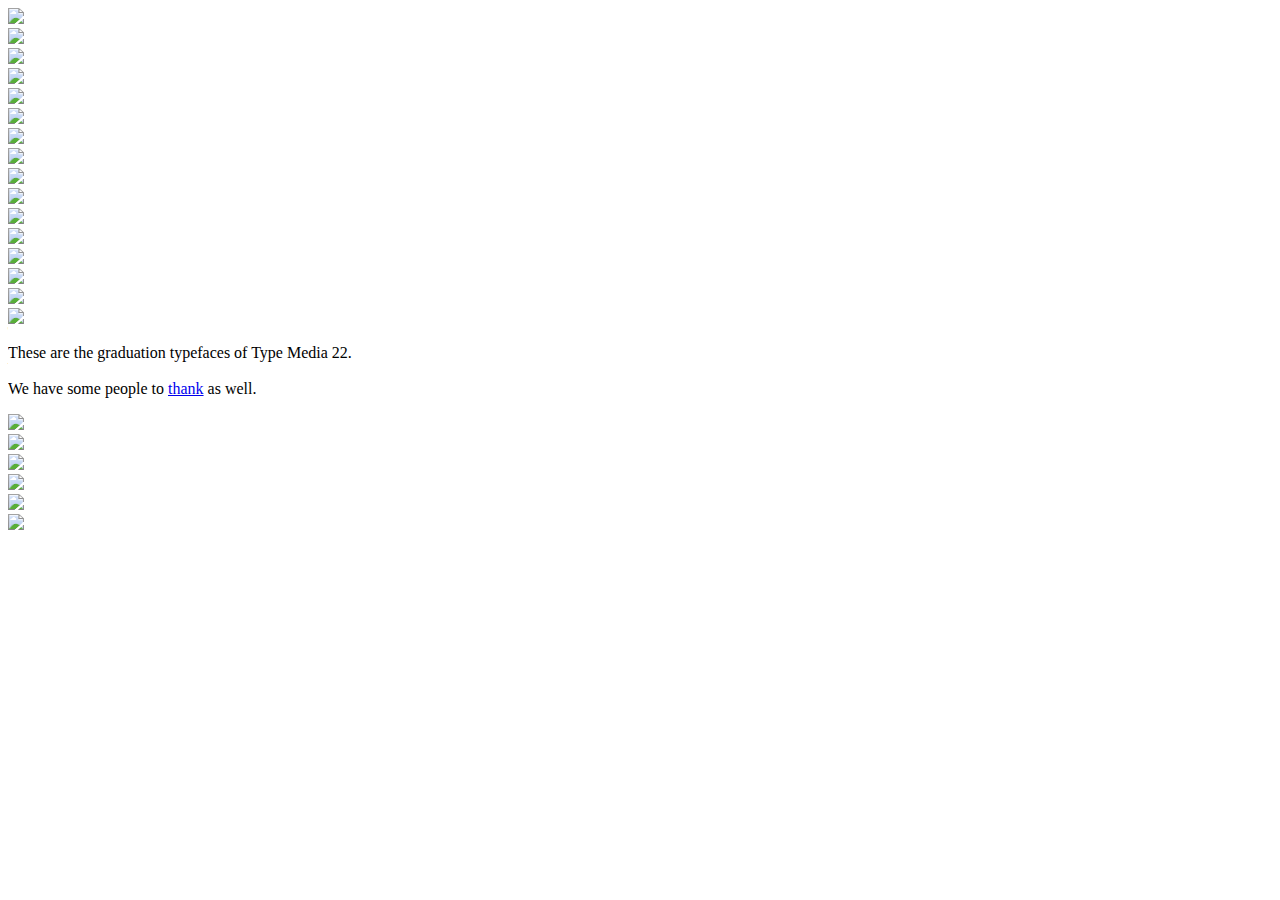
==== index.html @ 2616731b "Create index.html" ====
<!DOCTYPE html>
<head>

  <meta name="keywords" content="typemedia 22, type media, TypeMedia">
  <meta name="viewport" content="width=device-width, initial-scale=1">
  <meta name="description" content="Have a look at all of the fun and uniaue graduation project typefaces of Type and Media 22.">
  <meta name="author" content="class of TypeMedia 22">
  <meta name="copyright" content="class of TypeMedia 22">

  <meta http-equiv="content-type" content="text/html; charset=UTF-8">

  <link rel="stylesheet" href="files/style.css%3Fv=1.113.css">

  <title>TypeMedia 22 | Showcase</title>



  <link rel="apple-touch-icon" sizes="180x180" href="files/FavIcons/TypeMedia180.gif">
  <link rel="icon" type="image/gif" sizes="192x192" href="files/FavIcons/TypeMedia192.gi">
  <link rel="icon" type="image/gif" sizes="32x32" href="files/FavIcons/TypeMedia32.gif">
  <link rel="icon" type="image/gif" sizes="96x96" href="files/FavIcons/TypeMedia96.gif">
  <link rel="manifest" href="http://typemedia2022.type.design/manifest.json">
  <meta name="theme-color" content="#ffffff">

  <meta property=“og:image“ content=““http://typemedia2022.type.design/files/images/TypeMedia22.png“>
  <meta name="twitter:image" content="“http://typemedia2022.type.design/files/images/TypeMedia22.png">
  <meta name="twitter:title" content="TypeMedia 22 | Showcase">
  <meta name="twitter:description“" content="Have a look at all of the fun and uniaue graduation project typefaces of Type and Media 22.">
  <meta property=“og:description“ content=“Have a look at all of the fun and uniaue graduation project typefaces of Type and Media 22.“>
</head>
<body>
	<div class = "bodywrapper">
	

	<div class ="gridsection">

		<div class="griddescription">
			<p>These are the graduation typefaces of Type Media 22. <br><br>We have some people to <a href="ThankYou.html">thank</a> as well.</p>
		</div>

		<div class="gridimage">
			<a class ="imagelink" href="Stein.html">
				<div class = "buttonimage">
					<img src="files/images/S_STEIN.svg">
				</div>
				<div class="hiddenimage">
					<img src="files/images/B_Stein.png">
				</div>
			</a>
		</div>

		<div class="gridimage">
			<a class ="imagelink" href="Aludra.html">
				<div class = "buttonimage">
					<img src="files/images/S_ALDURA.svg">
				</div>
				<div class="hiddenimage">
					<img src="files/images/B_ALDURA.svg">
				</div>
			</a>
		</div>

		<div class="gridimage">
			<a class ="imagelink" href="Arctica.html">
				<div class = "buttonimage">
					<img src="files/images/S_ARCTICA.svg">
				</div>
				<div class="hiddenimage">
					<img src="files/images/B_ARCTICA.svg">
				</div>
			</a>
		</div>

		<div class="gridimage">
			<a class ="imagelink" href="Cosm.html">
				<div class = "buttonimage">
					<img src="files/images/S_COSM.svg">
				</div>
				<div class="hiddenimage">
					<img src="files/images/B_COSM.svg">
				</div>
			</a>
		</div>

		<div class="gridimage">
			<a class ="imagelink" href="Banger.html">
				<div class = "buttonimage">
					<img src="files/images/S_BANGER.png">
				</div>
				<div class="hiddenimage">
					<img src="files/images/B_BANGER.svg">
				</div>
			</a>
		</div>

		<div class="gridimage">
			<a class ="imagelink" href="Crushual.html">
				<div class = "buttonimage">
					<img src="files/images/S_CRUSHUAL.svg">
				</div>
				<div class="hiddenimage">
					<img src="files/images/B_CRUSHUAL.svg">
				</div>
			</a>
		</div>

		<div class="gridimage">
			<a class ="imagelink" href="Gablet.html">
				<div class = "buttonimage">
					<img src="files/images/S_GABLET.png">
				</div>
				<div class="hiddenimage">
					<img src="files/images/B_GABLET.svg">
				</div>
			</a>
		</div>

		<div class="gridimage">
			<a class ="imagelink" href="Loza.html">
				<div class = "buttonimage">
					<img src="files/images/S_LOZA.svg">
				</div>
				<div class="hiddenimage">
					<img src="files/images/B_LOZA.svg">
				</div>
			</a>
		</div>

		<div class="gridimage">
			<a class ="imagelink" href="Magnify.html">
				<div class = "buttonimage">
					<img src="files/images/S_MAGNIFY.png">
				</div>
				<div class="hiddenimage">
					<img src="files/images/B_MAGNIFY.svg">
				</div>
			</a>
		</div>

		<div class="gridimage">
			<a class ="imagelink" href="Mello_Rubina.html">
				<div class = "buttonimage">
					<img src="files/images/S_MELLO_RUBINA.svg">
				</div>
				<div class="hiddenimage">
					<img src="files/images/B_MELLO_RUBINA.svg">
				</div>
			</a>
		</div>

		<div class="gridimage">
			<a class ="imagelink" href="Tinta.html">
				<div class = "buttonimage">
					<img src="files/images/S_TINTA.svg">
				</div>
				<div class="hiddenimage">
					<img src="files/images/B_TINTA.png">
				</div>
			</a>
		</div>



	</div>

</div>
</body>

<script type="text/javascript">
	var parent = document.querySelector(".gridsection");
for(var i = 0; i < parent.children.length; i++){
  parent.appendChild(parent.children[Math.random() * i | 0]);
}

let resizeTimer;
window.addEventListener("resize", () => {
  document.body.classList.add("resize-animation-stopper");
  clearTimeout(resizeTimer);
  resizeTimer = setTimeout(() => {
    document.   body.classList.remove("resize-animation-stopper");
  }, 400);
});
</script>
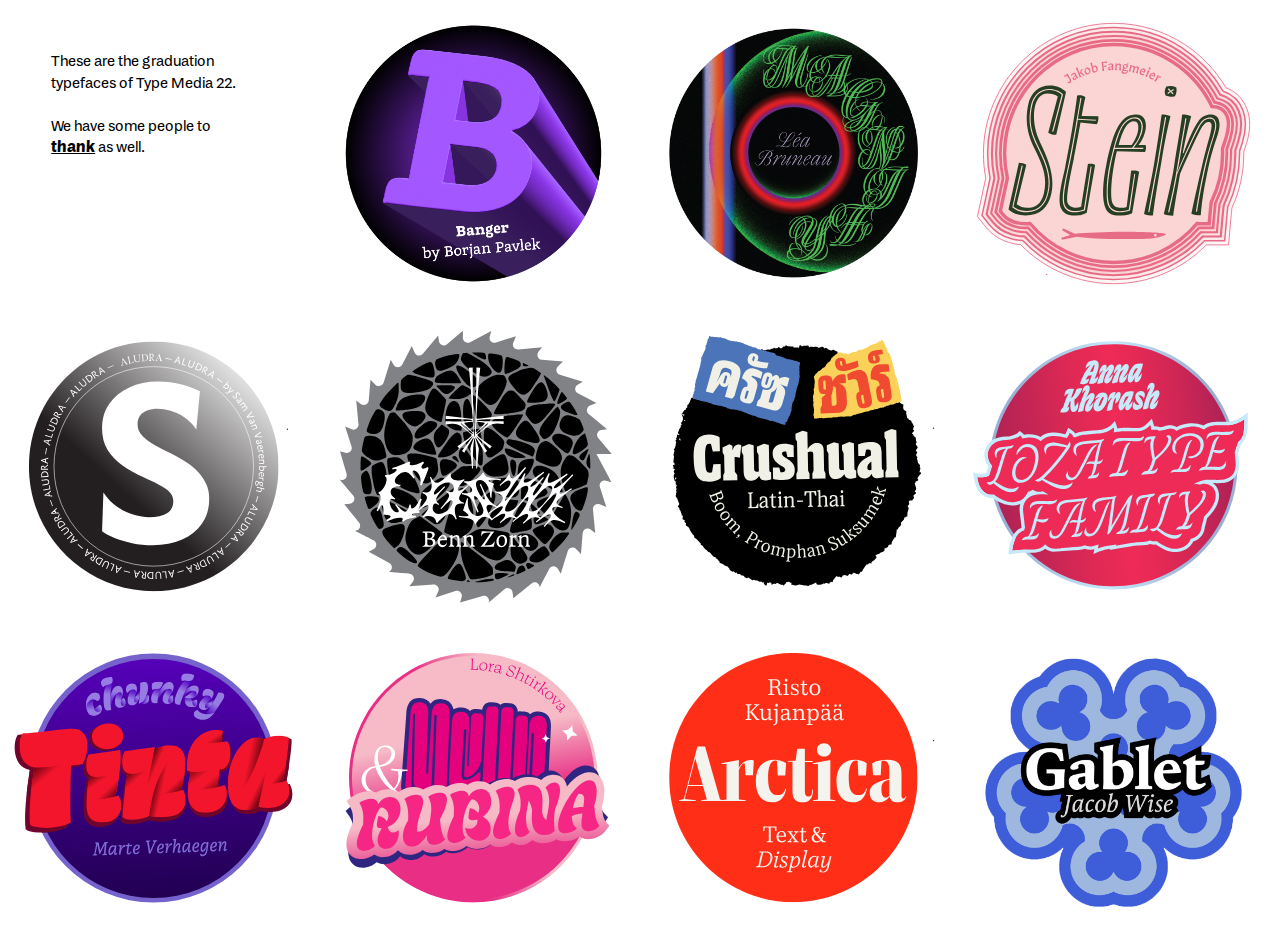
==== commit 5f007c1c: "Update index.html" ====
--- a/index.html
+++ b/index.html
@@ -2,7 +2,7 @@
 <!DOCTYPE html>
 <head>
 
-  <meta name="keywords" content="typemedia 22, type media, TypeMedia">
+  <meta name="keywords" content="typemedia 22, type media, TypeMedia, Type and Media">
   <meta name="viewport" content="width=device-width, initial-scale=1">
   <meta name="description" content="Have a look at all of the fun and uniaue graduation project typefaces of Type and Media 22.">
   <meta name="author" content="class of TypeMedia 22">
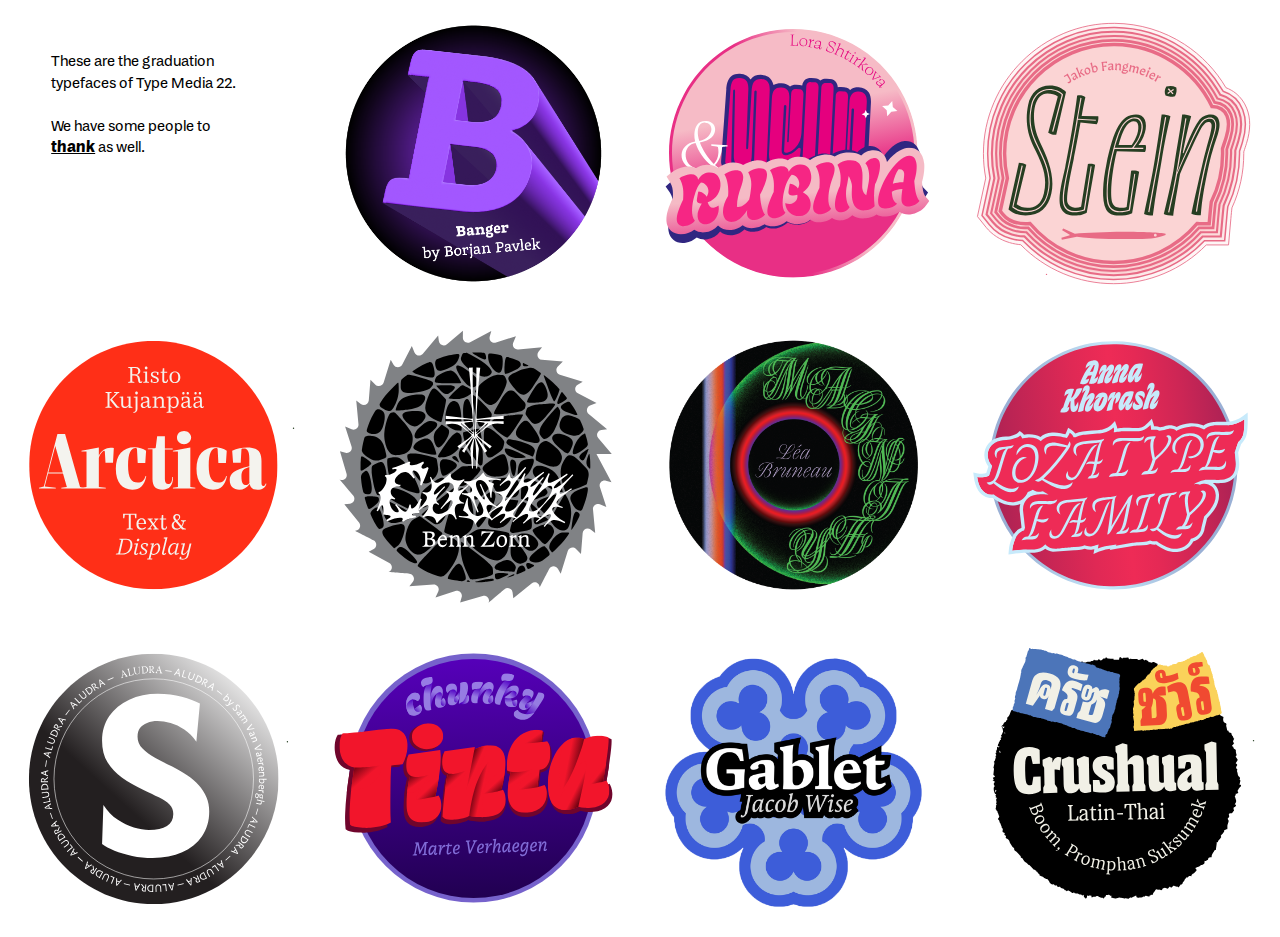
==== commit 2a96b783: "Update index.html" ====
--- a/index.html
+++ b/index.html
@@ -2,7 +2,7 @@
 <!DOCTYPE html>
 <head>
 
-  <meta name="keywords" content="typemedia 22, type media, TypeMedia, Type and Media">
+  <meta name="keywords" content="typemedia 22, type media, TypeMedia, Type and Media, Type & Media">
   <meta name="viewport" content="width=device-width, initial-scale=1">
   <meta name="description" content="Have a look at all of the fun and uniaue graduation project typefaces of Type and Media 22.">
   <meta name="author" content="class of TypeMedia 22">
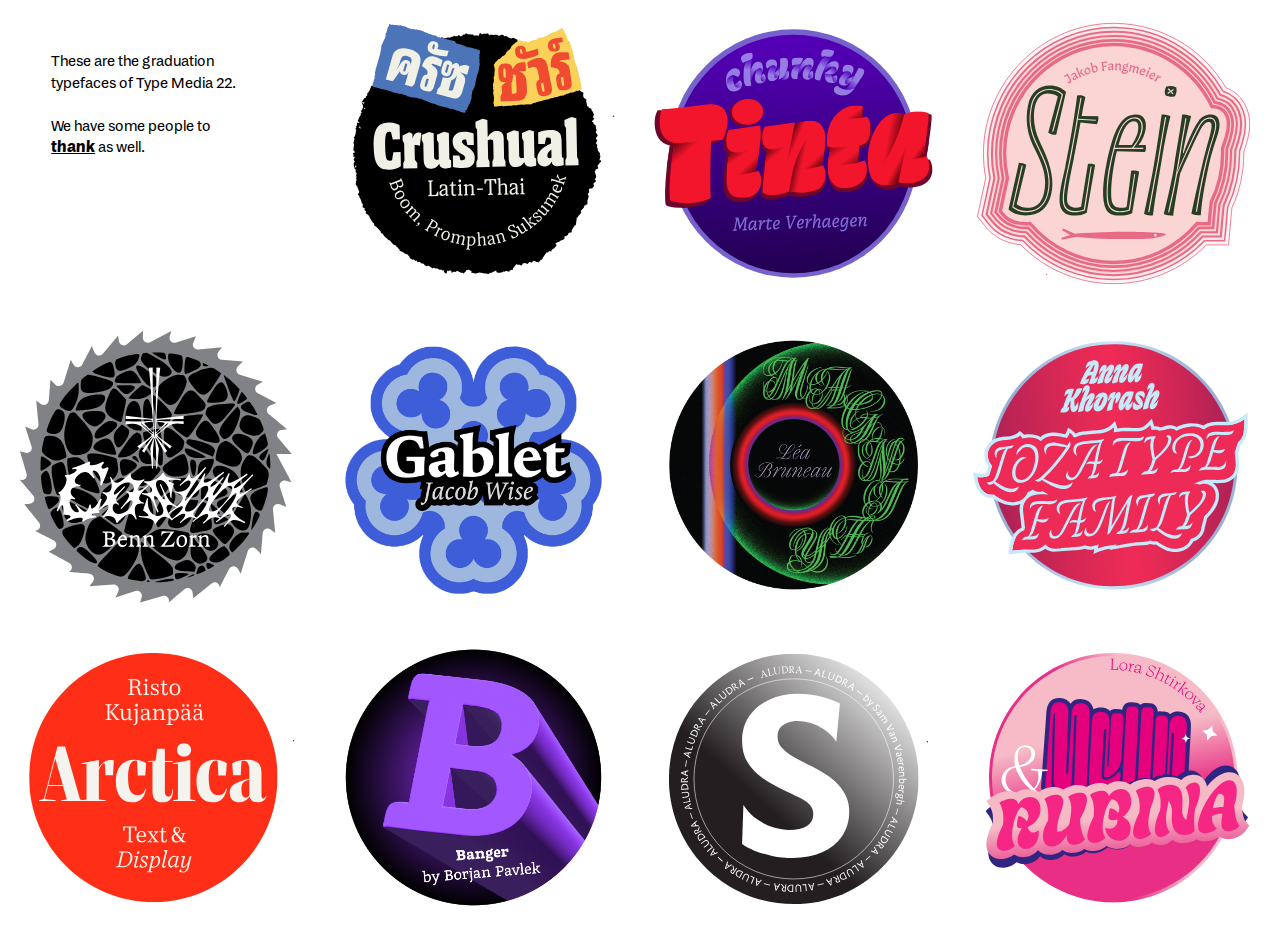
==== commit 619e6edb: "some updates in the header for og images and stuff" ====
--- a/index.html
+++ b/index.html
@@ -2,7 +2,7 @@
 <!DOCTYPE html>
 <head>
 
-  <meta name="keywords" content="typemedia 22, type media, TypeMedia, Type and Media, Type & Media">
+  <meta name="keywords" content="typemedia 22, type media, TypeMedia, Type and Media">
   <meta name="viewport" content="width=device-width, initial-scale=1">
   <meta name="description" content="Have a look at all of the fun and uniaue graduation project typefaces of Type and Media 22.">
   <meta name="author" content="class of TypeMedia 22">
@@ -17,14 +17,14 @@
 
 
   <link rel="apple-touch-icon" sizes="180x180" href="files/FavIcons/TypeMedia180.gif">
-  <link rel="icon" type="image/gif" sizes="192x192" href="files/FavIcons/TypeMedia192.gi">
+  <link rel="icon" type="image/gif" sizes="192x192" href="files/FavIcons/TypeMedia192.gif">
   <link rel="icon" type="image/gif" sizes="32x32" href="files/FavIcons/TypeMedia32.gif">
   <link rel="icon" type="image/gif" sizes="96x96" href="files/FavIcons/TypeMedia96.gif">
-  <link rel="manifest" href="http://typemedia2022.type.design/manifest.json">
+  <link rel="manifest" href="https://2022.typemedia.org/manifest.json">
   <meta name="theme-color" content="#ffffff">
 
-  <meta property=“og:image“ content=““http://typemedia2022.type.design/files/images/TypeMedia22.png“>
-  <meta name="twitter:image" content="“http://typemedia2022.type.design/files/images/TypeMedia22.png">
+  <meta property=“og:image“ content=“https://2022.typemedia.org/files/images/TypeMedia22.png“>
+  <meta name="twitter:image" content="“https://2022.typemedia.org/files/images/TypeMedia22.png">
   <meta name="twitter:title" content="TypeMedia 22 | Showcase">
   <meta name="twitter:description“" content="Have a look at all of the fun and uniaue graduation project typefaces of Type and Media 22.">
   <meta property=“og:description“ content=“Have a look at all of the fun and uniaue graduation project typefaces of Type and Media 22.“>
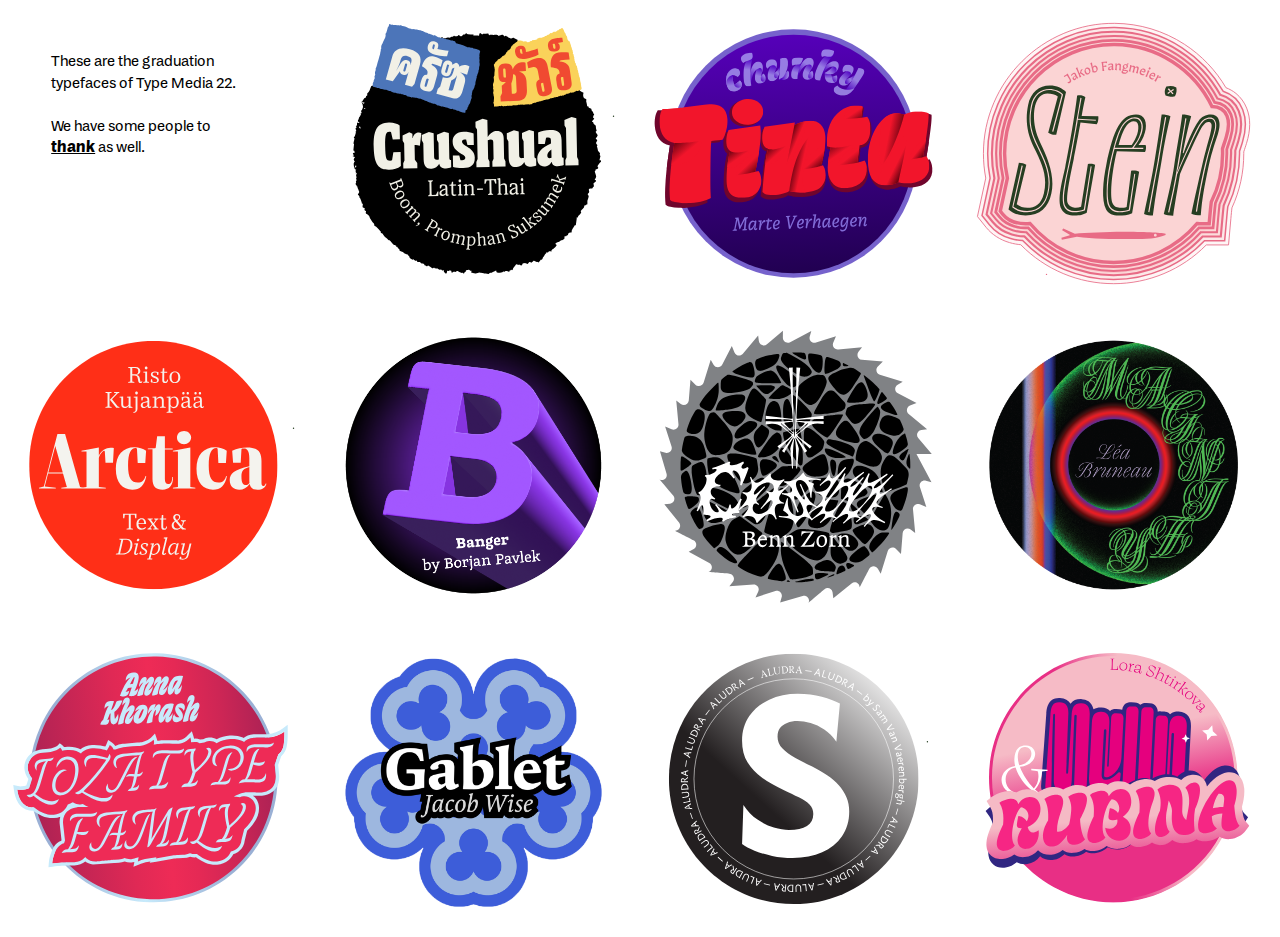
==== commit 2482d4cd: "Merge branch 'main' of https://github.com/typemedia2022/typemedia2022.github.io" ====
--- a/index.html
+++ b/index.html
@@ -2,7 +2,7 @@
 <!DOCTYPE html>
 <head>
 
-  <meta name="keywords" content="typemedia 22, type media, TypeMedia, Type and Media">
+  <meta name="keywords" content="typemedia 22, type media, TypeMedia, Type and Media, Type & Media">
   <meta name="viewport" content="width=device-width, initial-scale=1">
   <meta name="description" content="Have a look at all of the fun and uniaue graduation project typefaces of Type and Media 22.">
   <meta name="author" content="class of TypeMedia 22">
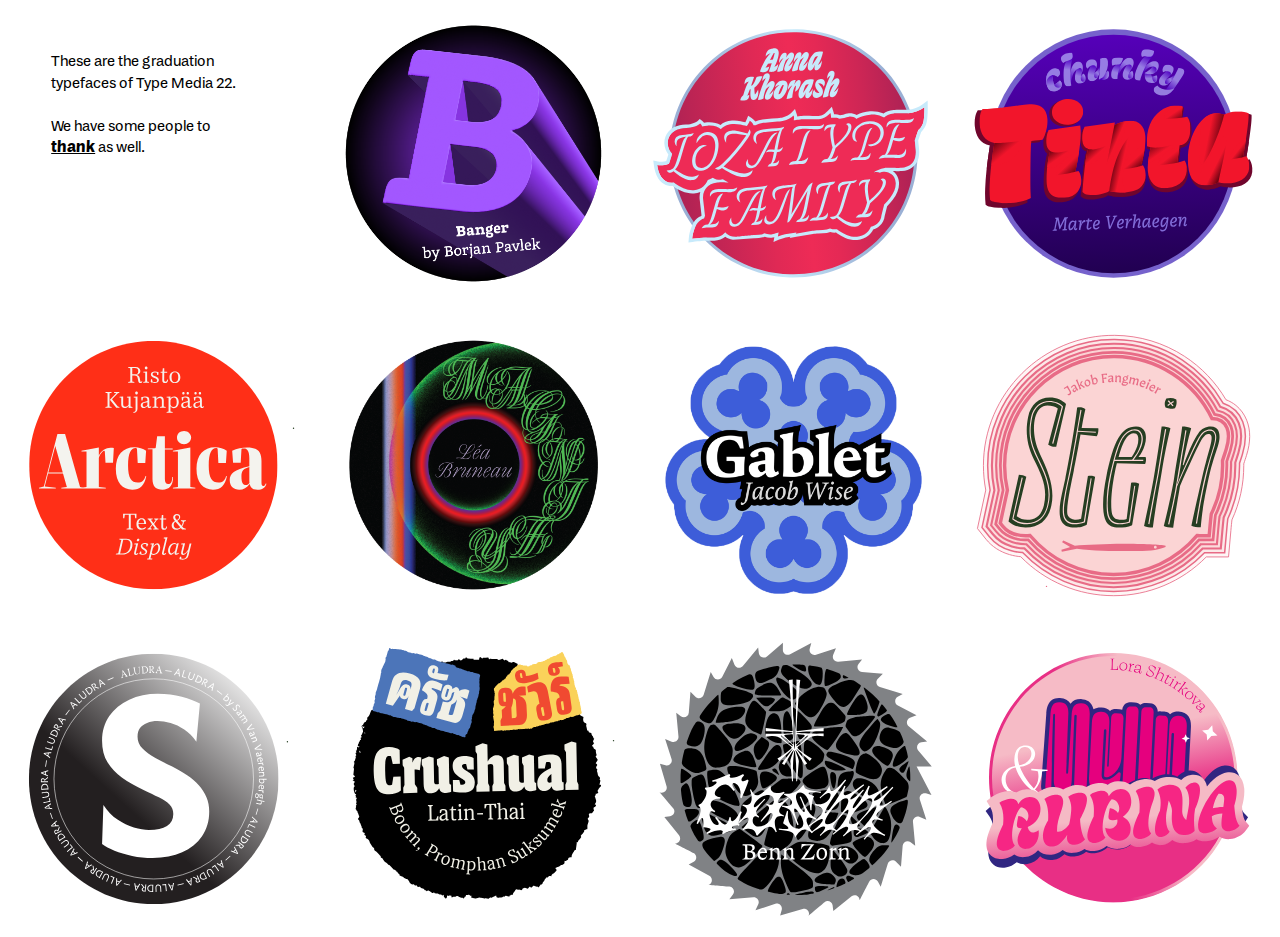
==== commit d69b359f: "more og syntax error fixes" ====
--- a/index.html
+++ b/index.html
@@ -23,11 +23,11 @@
   <link rel="manifest" href="https://2022.typemedia.org/manifest.json">
   <meta name="theme-color" content="#ffffff">
 
-  <meta property=“og:image“ content=“https://2022.typemedia.org/files/images/TypeMedia22.png“>
-  <meta name="twitter:image" content="“https://2022.typemedia.org/files/images/TypeMedia22.png">
+  <meta property="og:image" content="https://2022.typemedia.org/files/images/TypeMedia22.png">
+  <meta name="twitter:image" content="https://2022.typemedia.org/files/images/TypeMedia22.png">
   <meta name="twitter:title" content="TypeMedia 22 | Showcase">
-  <meta name="twitter:description“" content="Have a look at all of the fun and uniaue graduation project typefaces of Type and Media 22.">
-  <meta property=“og:description“ content=“Have a look at all of the fun and uniaue graduation project typefaces of Type and Media 22.“>
+  <meta name="twitter:description" content="Have a look at all of the fun and unique graduation typefaces of Type and Media 22.">
+  <meta property="og:description" content="Have a look at all of the fun and unique graduation typefaces of Type and Media 22.">
 </head>
 <body>
 	<div class = "bodywrapper">
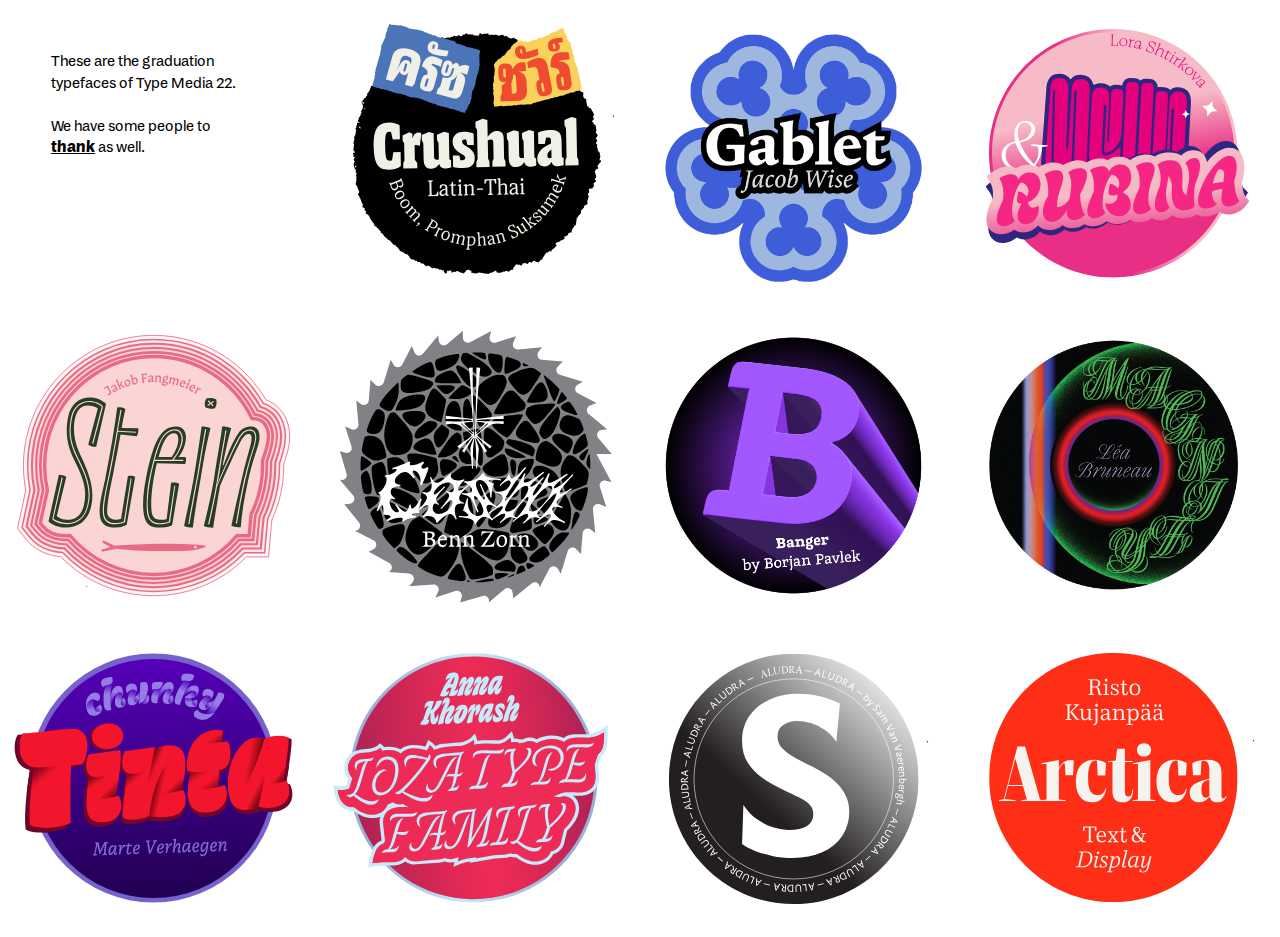
==== commit 6b079bee: "spelling errors" ====
--- a/index.html
+++ b/index.html
@@ -4,7 +4,7 @@
 
   <meta name="keywords" content="typemedia 22, type media, TypeMedia, Type and Media, Type & Media">
   <meta name="viewport" content="width=device-width, initial-scale=1">
-  <meta name="description" content="Have a look at all of the fun and uniaue graduation project typefaces of Type and Media 22.">
+  <meta name="description" content="Have a look at all of the fun and unique graduation project typefaces of Type and Media 22.">
   <meta name="author" content="class of TypeMedia 22">
   <meta name="copyright" content="class of TypeMedia 22">
 
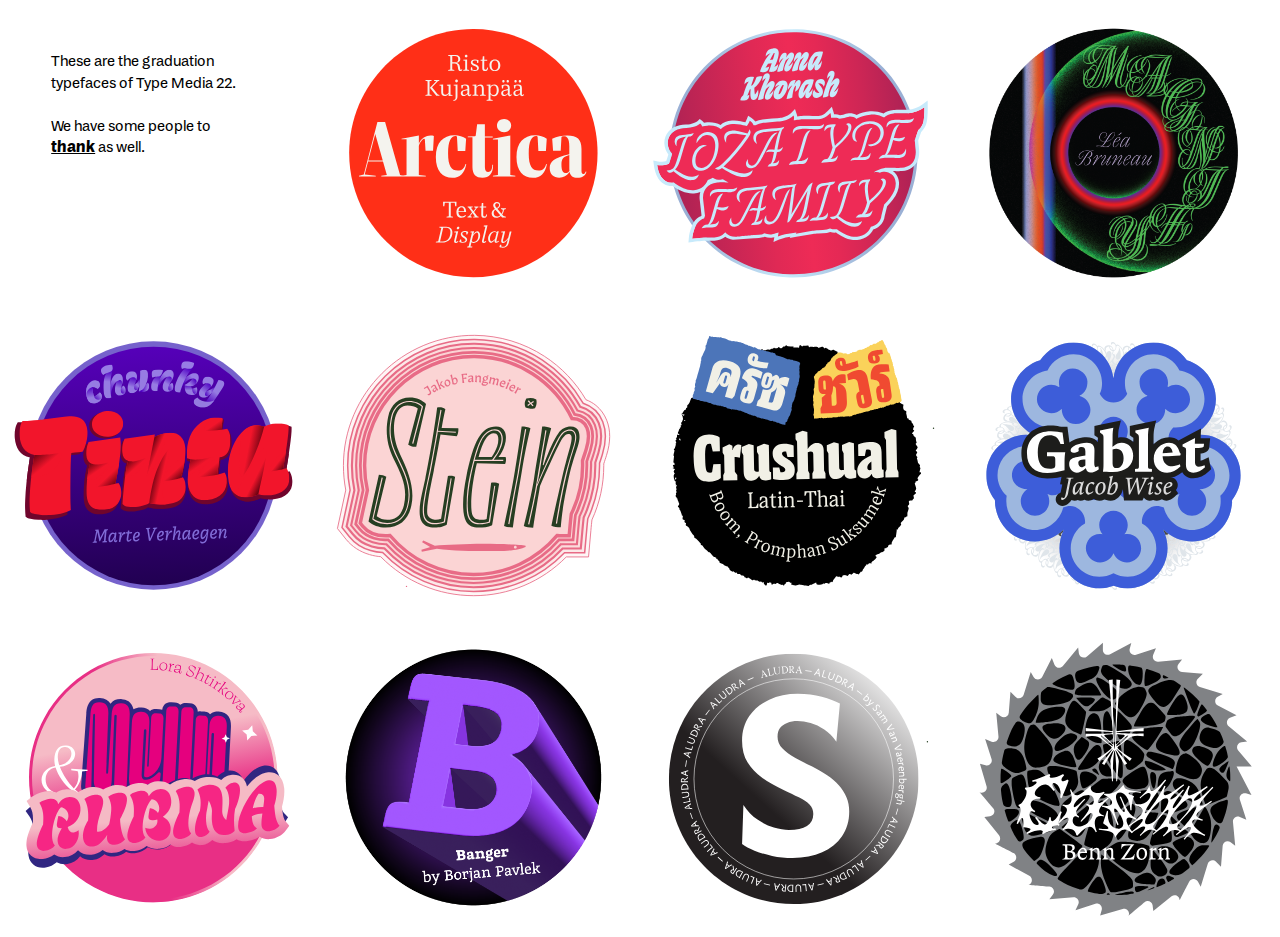
==== commit 4a0c7b5e: "Gablet sticker" ====
--- a/index.html
+++ b/index.html
@@ -108,7 +108,7 @@
 		<div class="gridimage">
 			<a class ="imagelink" href="Gablet.html">
 				<div class = "buttonimage">
-					<img src="files/images/S_GABLET.png">
+					<img src="files/images/S_GABLET.svg">
 				</div>
 				<div class="hiddenimage">
 					<img src="files/images/B_GABLET.svg">
